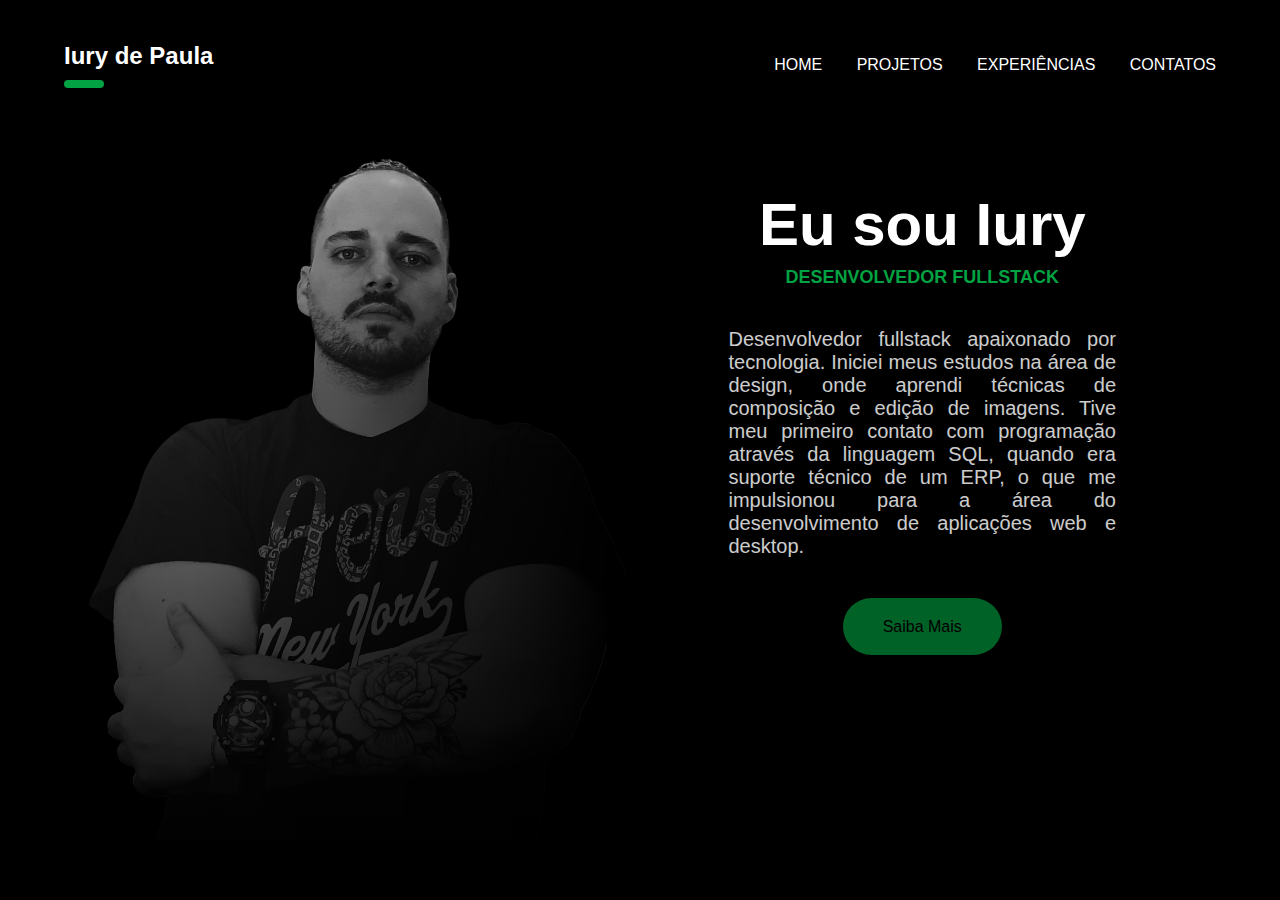
==== index.html @ bb241c1c "first commit" ====
<!DOCTYPE html>
<html lang="pt-br">
<head>
    <meta charset="UTF-8">
    <meta name="viewport" content="width=device-width, initial-scale=1.0">
    <title>Document</title>
    <link rel="stylesheet" href="/styles/style.css">
</head>
<body>

    <div class="container">

        <header>
            <div class="heaver-name">
                <h2 class="header-title">Iury de Paula</h2>
                <span class="line"></span>
            </div>
            <!-- Menu de navegação -->
            <nav>
                <ul class="nav-options">
                    <li><a href="#">Home</a></li>
                    <li><a href="#">Projetos</a></li>
                    <li><a href="#">Experiências</a></li>
                    <li><a href="#">Contatos</a></li>
                </ul>
            </nav>
        </header>

        <!-- Main -->

        <main>
            <div class="main-card1">
                <img src="/img/iury3.png" alt="" class="foto">
            </div>

            <div class="main-card2">
                <h2>Eu sou Iury</h2>
                <h5>Desenvolvedor fullstack</h5>
                <p>Desenvolvedor fullstack apaixonado por tecnologia. Iniciei meus estudos na área de design, onde aprendi técnicas de composição e edição de imagens. Tive meu primeiro contato com programação através da linguagem SQL, quando era suporte técnico de um ERP, o que me impulsionou para a área do desenvolvimento de aplicações web e desktop.</p>

                <a href="#" class="saiba-mais">Saiba Mais</a>
            </div>


        </main>

    </div>

    
    
</body>
</html>
---- styles/style.css ----
/* Reset css */
* {
    margin: 0;
    padding: 0;
    list-style: none;
    font-family: Helvetica, sans-serif;
    background-color: #000000;
}

/* container */
.container {
    width: 90%;
    margin: 0px auto;
    border: 1 px solid white;
}

/* header */
header {
    height: 130px;
    display: flex;
    justify-content: space-between;
    align-items: center;
}

.header-title {
    color: #FFF;
    position: relative;
}

.line {
    display: block;
    width: 40px;
    height: 8px;
    background-color: #01A342;
    position: relative;
    margin-top: 10px;

    border-radius: 10px;
}

.nav-options li {
    display: inline;
}

.nav-options li {
    margin: 0 0 0 30px;
}

.nav-options li a {
    text-decoration: none;
    text-transform: uppercase;
    color: #FFF;
    font-style: bold;
}
.nav-options li a:hover {
    color: #01A342;
}

/* Main */
main {
    margin: 10px auto;
    height: 700px;
    display: flex;
    justify-content: space-between;
}

.maincard1 {
    width: 50%;
}


.main-card1 .foto {
    width: 100%;
    height: 100%;
    object-fit: cover;
}

.main-card2 {
    width: 45%;
    padding: 50px;
    text-align: center;
    color: #fff;
}

.main-card2 h2 {
    font-size: 60px;
}
.main-card2 h5 {
    text-transform: uppercase;
    font-size: 18px;
    margin-top: 8px;
    color: #01A342;
}
.main-card2 p {
    font-size: 20px;
    margin: 40px 20px 60px 20px;
    padding: 0 30px;
    text-align: justify;
    opacity: 0.8;
}
.saiba-mais {

    padding: 20px 40px;
    text-decoration: none;
    color: #000;
    background-color: #01A342;
    border-radius: 40px;
    opacity: 0.6;
}

.saiba-mais:hover {
    opacity: 1;
}


/* Responsividade */

@media (max-width: 1000px) {
    .foto {
        width: 200px;
        height: 300px;
        object-fit: contain;
    }
}
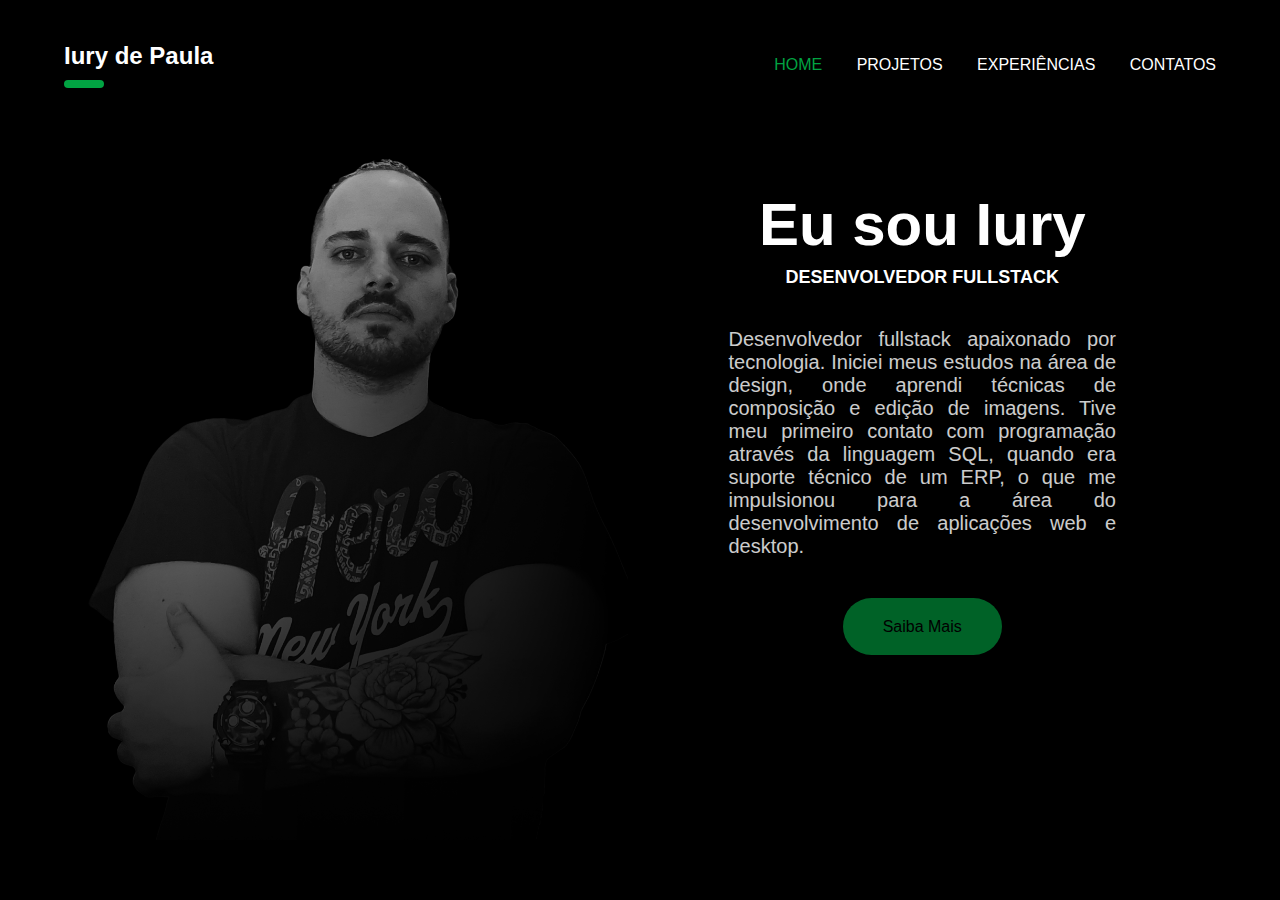
==== commit 33c63ec4: "pagina projetos e designs" ====
--- a/index.html
+++ b/index.html
@@ -3,8 +3,8 @@
 <head>
     <meta charset="UTF-8">
     <meta name="viewport" content="width=device-width, initial-scale=1.0">
-    <title>Document</title>
-    <link rel="stylesheet" href="/styles/style.css">
+    <title>Iury de Paula Dev</title>
+    <link rel="stylesheet" href="/styles/index.css">
 </head>
 <body>
 
@@ -18,8 +18,8 @@
             <!-- Menu de navegação -->
             <nav>
                 <ul class="nav-options">
-                    <li><a href="#">Home</a></li>
-                    <li><a href="#">Projetos</a></li>
+                    <li><a href="index.html"><span class="selected">Home</span></a></li>
+                    <li><a href="projetos.html">Projetos</a></li>
                     <li><a href="#">Experiências</a></li>
                     <li><a href="#">Contatos</a></li>
                 </ul>
@@ -29,7 +29,9 @@
         <!-- Main -->
 
         <main>
+            <!-- Dividimos o main em card1 e card2 -->
             <div class="main-card1">
+                <!-- foto -->
                 <img src="/img/iury3.png" alt="" class="foto">
             </div>
 
@@ -38,7 +40,7 @@
                 <h5>Desenvolvedor fullstack</h5>
                 <p>Desenvolvedor fullstack apaixonado por tecnologia. Iniciei meus estudos na área de design, onde aprendi técnicas de composição e edição de imagens. Tive meu primeiro contato com programação através da linguagem SQL, quando era suporte técnico de um ERP, o que me impulsionou para a área do desenvolvimento de aplicações web e desktop.</p>
 
-                <a href="#" class="saiba-mais">Saiba Mais</a>
+                <a href="#" class="saiba-mais" onclick="openWindow()" id="saiba-mais">Saiba Mais</a>
             </div>
 
 
--- a/styles/index.css
+++ b/styles/index.css
@@ -0,0 +1,179 @@
+/* Reset css */
+html {
+    background-color: #000;
+}
+* {
+    margin: 0;
+    padding: 0;
+    list-style: none;
+    font-family: Helvetica, sans-serif;
+}
+
+/* container */
+.container {
+    width: 90%;
+    margin: 0px auto;
+    border: 1 px solid white;
+}
+
+/* header */
+header {
+    height: 130px;
+    display: flex;
+    justify-content: space-between;
+    align-items: center;
+}
+
+.header-title {
+    color: #FFF;
+    position: relative;
+}
+
+.line {
+    display: block;
+    width: 40px;
+    height: 8px;
+    background-color: #01A342;
+    position: relative;
+    margin-top: 10px;
+
+    border-radius: 10px;
+}
+
+.nav-options li {
+    display: inline;
+}
+
+.nav-options li {
+    margin: 0 0 0 30px;
+}
+
+.nav-options li a {
+    text-decoration: none;
+    text-transform: uppercase;
+    color: #FFF;
+    font-style: bold;
+}
+.nav-options li a:hover {
+    color: #01A342;
+}
+
+.selected {
+    color: #01A342;
+}
+
+/* Main */
+main {
+    background-image: url("/img/bg-texture-dark.jpg");
+    margin: 10px auto;
+    height: 700px;
+    display: flex;
+    justify-content: space-around;
+}
+
+.maincard1 {
+    width: 50%;
+}
+
+.main-card1 .foto {
+    width: 100%;
+    height: 100%;
+    object-fit: cover;
+}
+
+.main-card2 {
+    width: 45%;
+    padding: 50px;
+    text-align: center;
+    color: #fff;
+}
+
+.main-card2 h2 {
+    font-size: 60px;
+}
+.main-card2 h5 {
+    text-transform: uppercase;
+    font-size: 18px;
+    margin-top: 8px;
+}
+.main-card2 p {
+    font-size: 20px;
+    margin: 40px 20px 60px 20px;
+    padding: 0 30px;
+    text-align: justify;
+    opacity: 0.8;
+}
+.saiba-mais {
+
+    padding: 20px 40px;
+    text-decoration: none;
+    color: #000;
+    background-color: #01A342;
+    border-radius: 40px;
+    opacity: 0.6;
+}
+
+.saiba-mais:hover {
+    opacity: 1;
+}
+
+
+/* Responsividade */
+
+
+/*small laptops a partir de 1100px */
+@media (max-width: 1100px) {
+}
+
+/* Tablet 900px */
+@media (max-width: 900px) {
+    main {
+        width: 95%;
+    }
+    .main-card2 h2 {
+        font-size: 40px;
+    }
+    .main-card2 h5 {
+        font-size: 13px;
+    }
+    .main-card2 p {
+        font-size: 13px;
+        margin: 20px 0px 50px 0px;
+        text-align: center;
+    }
+}
+
+/* Celular 650px*/
+@media(max-width: 650px) {
+
+    .header-title {
+        font-size: 20px;
+    }
+    .nav-options li {
+        margin: 0 0 0 10px;
+    }
+    .nav-options li a {
+        font-size: 12px;
+    }
+    main {
+        width: 100%;
+        height: 100%;
+        display: block;
+
+    }
+    .main-card2 {
+        margin: 0 auto;
+    }
+    .main-card2 h2 {
+        font-size: 40px;
+        text-align: center;
+    }
+    .main-card2 h5 {
+        font-size: 13px;
+    }
+    .main-card2 p {
+        font-size: 13px;
+        margin: 20px 0px 50px 0px;
+        text-align: center;
+    }
+}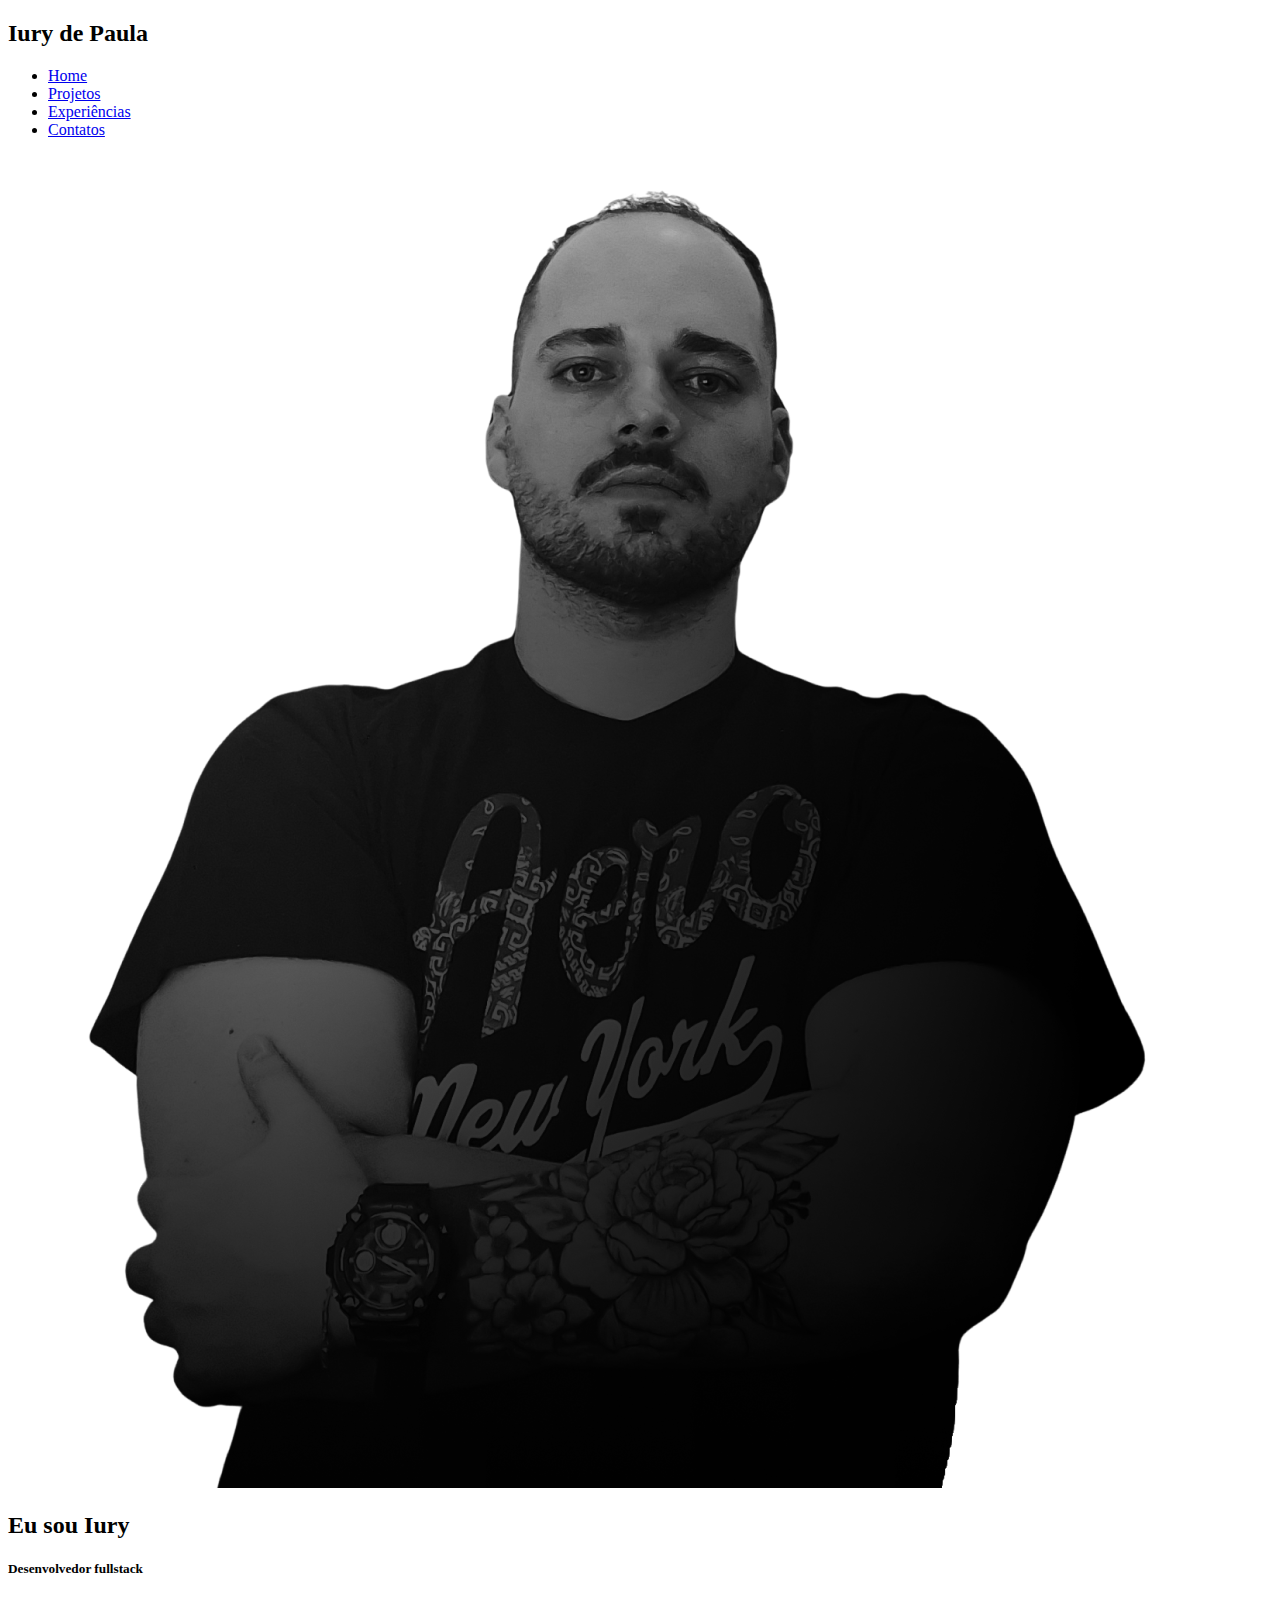
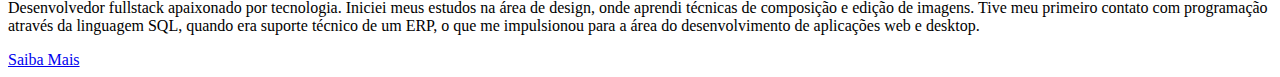
==== commit db2af0ca: "Update index.html" ====
--- a/index.html
+++ b/index.html
@@ -4,7 +4,7 @@
     <meta charset="UTF-8">
     <meta name="viewport" content="width=device-width, initial-scale=1.0">
     <title>Iury de Paula Dev</title>
-    <link rel="stylesheet" href="/styles/index.css">
+    <link rel="stylesheet" href="https://github.com/iurywpaula/Portfolio/blob/main/styles/index.css">
 </head>
 <body>
 
@@ -51,4 +51,4 @@
     
     
 </body>
-</html>+</html>
